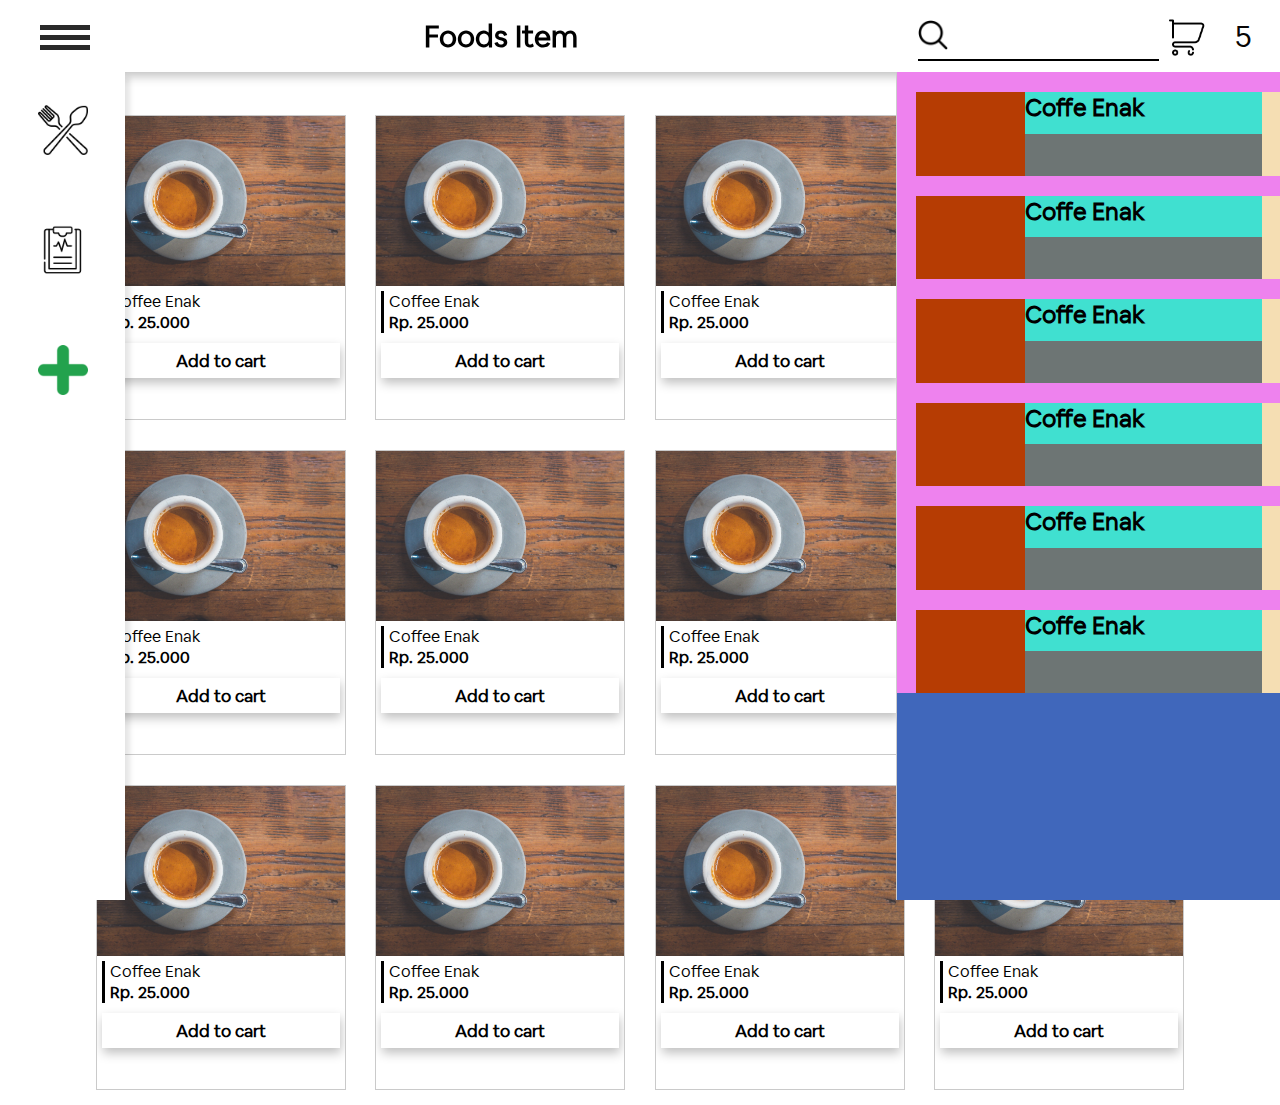
==== cart.html @ ab7740b0 "responsip" ====
<!DOCTYPE html>
<html lang="en">
<head>
    <meta charset="UTF-8">
    <meta name="viewport" content="width=device-width, initial-scale=1.0">
    <link rel="stylesheet" href="https://cdnjs.cloudflare.com/ajax/libs/font-awesome/5.13.0/css/all.min.css">
    <link rel="stylesheet" href="assets/css/font-style.css">
    <link rel="stylesheet" href="assets/css/cart.css">
    <title>Point of sale</title>
</head>
<body>
    <nav>
        <div class="burger-slc">
        <span></span>
        </div>

        <div class="brand-slc">
        <h2>Foods Item</h2>
        </div>

        <div class="search-cart">
            <div class="search-slc">
                <input type="text">
            </div>
        
            <div class="cart-slc">
                <img src="img/icon/cartslc.png" alt="cart">
                <a href="#">5</a>
            </div>
        </div>
    </nav>

    <aside>
        <div class="wrap-menus">
            <div class="menu-slc">
                <a href="#"><img src="img/icon/fork.png" alt="menu"></a>
            </div>
            <div class="history-slc">
                <a href="#"><img src="img/icon/board.png" alt="history"></a>
            </div>
            <div class="add-slc">
                <a href="#"><img src="img/icon/add.png" alt="add"></a>
            </div>  
        </div>
        <div class="search-slc">
            <input type="text" placeholder="search menu">
        </div>
    </aside>



    <div class="side-cart">

        <div class="empty-cart">
            <img src="img/icon/cart-coffe.png" alt="cart">
            <h2>Your cart is empty</h2>
            <p>Please add some items from the menu</p>
        </div>

        <div class="cart-items">

            <div class="cart-box">
                <div class="img-product-cart">

                </div>
                <div class="info-items-cart">
                    <div class="items-cart-name">
                        <h2>Coffe Enak</h2>
                    </div>
                    <div class="pricing-items">

                    </div>
                </div>
            </div>
            <div class="cart-box">
                <div class="img-product-cart">

                </div>
                <div class="info-items-cart">
                    <div class="items-cart-name">
                        <h2>Coffe Enak</h2>
                    </div>
                    <div class="pricing-items">

                    </div>
                </div>
            </div>
            <div class="cart-box">
                <div class="img-product-cart">

                </div>
                <div class="info-items-cart">
                    <div class="items-cart-name">
                        <h2>Coffe Enak</h2>
                    </div>
                    <div class="pricing-items">

                    </div>
                </div>
            </div>
            <div class="cart-box">
                <div class="img-product-cart">

                </div>
                <div class="info-items-cart">
                    <div class="items-cart-name">
                        <h2>Coffe Enak</h2>
                    </div>
                    <div class="pricing-items">

                    </div>
                </div>
            </div>
            <div class="cart-box">
                <div class="img-product-cart">

                </div>
                <div class="info-items-cart">
                    <div class="items-cart-name">
                        <h2>Coffe Enak</h2>
                    </div>
                    <div class="pricing-items">

                    </div>
                </div>
            </div>
            <div class="cart-box">
                <div class="img-product-cart">

                </div>
                <div class="info-items-cart">
                    <div class="items-cart-name">
                        <h2>Coffe Enak</h2>
                    </div>
                    <div class="pricing-items">

                    </div>
                </div>
            </div>


        </div>
        <div class="button-cart">

        </div>
    </div>




    <section>
        <div class="coffee-menus">

            <div class="card-product">
                <div class="thumb-slc">
                    <img src="img/product/1.jpeg" alt="1">
                    <div class="thumb-layer">
                        <h2 id="apawe"><i class="far fa-check-circle"></i></h2>
                    </div>
                </div>
                <div class="detail-prod">
                    <a>Coffee Enak</a>
                    <p>Rp. 25.000</p>
                    <div class="addtocart">
                        <h2>Add to cart</h2>
                    </div>
                </div>
            </div>
            <div class="card-product">
                <div class="thumb-slc">
                    <img src="img/product/1.jpeg" alt="1">
                    <div class="thumb-layer">
                        <h2 id="apawe"><i class="far fa-check-circle"></i></h2>
                    </div>
                </div>
                <div class="detail-prod">
                    <a>Coffee Enak</a>
                    <p>Rp. 25.000</p>
                    <div class="addtocart">
                        <h2>Add to cart</h2>
                    </div>
                </div>
            </div>
            <div class="card-product">
                <div class="thumb-slc">
                    <img src="img/product/1.jpeg" alt="1">
                    <div class="thumb-layer">
                        <h2 id="apawe"><i class="far fa-check-circle"></i></h2>
                    </div>
                </div>
                <div class="detail-prod">
                    <a>Coffee Enak</a>
                    <p>Rp. 25.000</p>
                    <div class="addtocart">
                        <h2>Add to cart</h2>
                    </div>
                </div>
            </div>
            <div class="card-product">
                <div class="thumb-slc">
                    <img src="img/product/1.jpeg" alt="1">
                    <div class="thumb-layer">
                        <h2 id="apawe"><i class="far fa-check-circle"></i></h2>
                    </div>
                </div>
                <div class="detail-prod">
                    <a>Coffee Enak</a>
                    <p>Rp. 25.000</p>
                    <div class="addtocart">
                        <h2>Add to cart</h2>
                    </div>
                </div>
            </div>
            <div class="card-product">
                <div class="thumb-slc">
                    <img src="img/product/1.jpeg" alt="1">
                    <div class="thumb-layer">
                        <h2 id="apawe"><i class="far fa-check-circle"></i></h2>
                    </div>
                </div>
                <div class="detail-prod">
                    <a>Coffee Enak</a>
                    <p>Rp. 25.000</p>
                    <div class="addtocart">
                        <h2>Add to cart</h2>
                    </div>
                </div>
            </div>
            <div class="card-product">
                <div class="thumb-slc">
                    <img src="img/product/1.jpeg" alt="1">
                    <div class="thumb-layer">
                        <h2 id="apawe"><i class="far fa-check-circle"></i></h2>
                    </div>
                </div>
                <div class="detail-prod">
                    <a>Coffee Enak</a>
                    <p>Rp. 25.000</p>
                    <div class="addtocart">
                        <h2>Add to cart</h2>
                    </div>
                </div>
            </div>
            <div class="card-product">
                <div class="thumb-slc">
                    <img src="img/product/1.jpeg" alt="1">
                    <div class="thumb-layer">
                        <h2 id="apawe"><i class="far fa-check-circle"></i></h2>
                    </div>
                </div>
                <div class="detail-prod">
                    <a>Coffee Enak</a>
                    <p>Rp. 25.000</p>
                    <div class="addtocart">
                        <h2>Add to cart</h2>
                    </div>
                </div>
            </div>
            <div class="card-product">
                <div class="thumb-slc">
                    <img src="img/product/1.jpeg" alt="1">
                    <div class="thumb-layer">
                        <h2 id="apawe"><i class="far fa-check-circle"></i></h2>
                    </div>
                </div>
                <div class="detail-prod">
                    <a>Coffee Enak</a>
                    <p>Rp. 25.000</p>
                    <div class="addtocart">
                        <h2>Add to cart</h2>
                    </div>
                </div>
            </div>
            <div class="card-product">
                <div class="thumb-slc">
                    <img src="img/product/1.jpeg" alt="1">
                    <div class="thumb-layer">
                        <h2 id="apawe"><i class="far fa-check-circle"></i></h2>
                    </div>
                </div>
                <div class="detail-prod">
                    <a>Coffee Enak</a>
                    <p>Rp. 25.000</p>
                    <div class="addtocart">
                        <h2>Add to cart</h2>
                    </div>
                </div>
            </div>
            <div class="card-product">
                <div class="thumb-slc">
                    <img src="img/product/1.jpeg" alt="1">
                    <div class="thumb-layer">
                        <h2 id="apawe"><i class="far fa-check-circle"></i></h2>
                    </div>
                </div>
                <div class="detail-prod">
                    <a>Coffee Enak</a>
                    <p>Rp. 25.000</p>
                    <div class="addtocart">
                        <h2>Add to cart</h2>
                    </div>
                </div>
            </div>
            <div class="card-product">
                <div class="thumb-slc">
                    <img src="img/product/1.jpeg" alt="1">
                    <div class="thumb-layer">
                        <h2 id="apawe"><i class="far fa-check-circle"></i></h2>
                    </div>
                </div>
                <div class="detail-prod">
                    <a>Coffee Enak</a>
                    <p>Rp. 25.000</p>
                    <div class="addtocart">
                        <h2>Add to cart</h2>
                    </div>
                </div>
            </div>
            <div class="card-product">
                <div class="thumb-slc">
                    <img src="img/product/1.jpeg" alt="1">
                    <div class="thumb-layer">
                        <h2 id="apawe"><i class="far fa-check-circle"></i></h2>
                    </div>
                </div>
                <div class="detail-prod">
                    <a>Coffee Enak</a>
                    <p>Rp. 25.000</p>
                    <div class="addtocart">
                        <h2>Add to cart</h2>
                    </div>
                </div>
            </div>

        </div>
    </section>
</body>
</html>
---- assets/css/font-style.css ----
@font-face {
    font-family: 'Airbnb Cereal App Book';
    font-style: normal;
    font-weight: normal;
    src: local('Airbnb Cereal App Book'), url('../font/airbnb/AirbnbCerealBook.woff') format('woff');
    }
    
    
@font-face {
    font-family: 'Airbnb Cereal App Light';
    font-style: normal;
    font-weight: normal;
    src: local('Airbnb Cereal App Light'), url('../font/airbnb/AirbnbCerealLight.woff') format('woff');
    }
    
    
@font-face {
    font-family: 'Airbnb Cereal App Medium';
    font-style: normal;
    font-weight: normal;
    src: local('Airbnb Cereal App Medium'), url('../font/airbnb/AirbnbCerealMedium.woff') format('woff');
    }
    
    
@font-face {
    font-family: 'Airbnb Cereal App Bold';
    font-style: normal;
    font-weight: normal;
    src: local('Airbnb Cereal App Bold'), url('../font/airbnb/AirbnbCerealBold.woff') format('woff');
    }
    
    
@font-face {
    font-family: 'Airbnb Cereal App Extra Bold';
    font-style: normal;
    font-weight: normal;
    src: local('Airbnb Cereal App Extra Bold'), url('../font/airbnb/AirbnbCerealExtraBold.woff') format('woff');
    }
    
    
@font-face {
    font-family: 'Airbnb Cereal App Black';
    font-style: normal;
    font-weight: normal;
    src: local('Airbnb Cereal App Black'), url('../font/airbnb/AirbnbCerealBlack.woff') format('woff');
    }
---- assets/css/cart.css ----
*{
    margin:0;
    padding:0;
    box-sizing: border-box;
    font-family: 'Airbnb Cereal App Book';
}

body{
    background-color: rgba(255, 255, 255, 0.25);
}

nav{
    display: flex;
    width: 100%;
    height: 8%;
    background-color: rgb(255, 255, 255);
    justify-content: space-between;
    position: fixed;
    box-shadow: 0px 4px 10px rgba(0, 0, 0, 0.25);
    z-index: 5;
}

nav .burger-slc{
    height: 100%;
    flex: 0.3;
    /* background-color: blueviolet; */
    display: flex;
    position: relative;
    /* border-right: 1px solid red; */
}

nav .burger-slc span{
    position: absolute;
    background-color: rgb(42, 42, 42);
    width:50px;
    height: 5px;
    top: 35px;
    left: 40px;
}
nav .burger-slc span::after{
    content: '';
    width: 50px;
    height: 5px;
    background-color: rgb(42, 42, 42);
    position: absolute;
    top: -10px;
}
nav .burger-slc span::before{
    content: '';
    width: 50px;
    height: 5px;
    background-color: rgb(42, 42, 42);
    position: absolute;
    top: 10px;
}

nav .brand-slc{
    display: flex;
    flex: 3;
    height: 100%;
    /* background-color: burlywood; */
    justify-content: center;
    align-items: center;
}
nav .brand-slc h2{
    color: #000;
    font-size: 30px;
}

nav .search-cart{
    display: flex;
    flex: 1.3;
    background-color: 1;
    align-items: center;
}
nav .search-cart .search-slc{
    display: flex;
    flex:2;
    /* background-color: rgb(61, 51, 38); */
    height: 70%;
    
}
nav .search-cart .search-slc input{
    width:100%;
    height: 100%;
    outline: none;
    border-top: none;
    border-left: none;
    border-right: none;
    border-bottom: 2px solid black;
    font-size: 20px;
    background-image: url('../../img/icon/search.png');
    background-repeat: no-repeat;
    background-size: 30px;
    background-position-y: center;
    background-position-x: left;
    padding-left: 40px;

}
nav .search-cart .cart-slc{
    display: flex;
    flex: 1;
    /* background-color: chartreuse; */
    height: 100%;
    align-items: center;
    justify-content: space-evenly;
}
nav .search-cart .cart-slc img{
    width: 40px;
    height: 40px;
}
nav .search-cart .cart-slc a{
    text-decoration: none;
    color: rgb(7, 5, 5);
    font-size: 30px;
    background-color: rgb(255, 255, 255);
    padding: 10px 20px 10px 20px;
    border-radius: 40px;
}



aside{
    display: flex;
    flex-direction: column;
    height: 92%;
    width: 125px;
    box-shadow: 10px 0 5px -5px rgba(0, 0, 0, 0.1);
    position: fixed;
    background-color: white;
    bottom: 0;
    left: 0px;
    z-index: 5;
}

aside .menu-slc{
    display: flex;
    width: 100%;
    height: 120px;
    /* background-color: violet; */
    justify-content: center;
    align-items: center;
}
aside .menu-slc img{
    width: 50px;
    height: 50px;
}
aside .history-slc{
    display: flex;
    width: 100%;
    height: 120px;
    /* background-color: rgb(110, 82, 110); */
    justify-content: center;
    align-items: center;
}
aside .history-slc img{
    width: 50px;
    height: 50px;
}
aside .add-slc{
    display: flex;
    width: 100%;
    height: 120px;
    /* background-color: rgb(29, 21, 29); */
    justify-content: center;
    align-items: center;
}
aside .add-slc img{
    width: 50px;
    height: 50px;
}


.side-cart{
    display: flex;
    flex-direction: column;
    width: 30%;
    height: 92%;
    border-left: 1px solid #cecece;
    background-color: white;
    position: fixed;
    right: 0px;
    bottom:0;
    z-index: 5;
}

.side-cart .cart-items{
    width: 100%;
    height: 75%;
    background-color: violet;
    display: flex;
    flex-direction: column;
    align-items: flex-end;
    overflow: hidden;
}

.side-cart .cart-items .cart-box{
    display: flex;
    width: 95%;
    height: 130px;
    background-color: wheat;
    margin-top: 20px;
}

.side-cart .cart-items .cart-box .img-product-cart{
    width: 30%;
    height: 100%;
    background-color: rgb(182, 60, 3);
}

.side-cart .cart-items .cart-box .info-items-cart{
    width: 65%;
    height: 100%;
    background-color: rgb(189, 120, 10);
    display: flex;
    flex-direction: column;
}

.side-cart .cart-items .cart-box .info-items-cart .items-cart-name{
    width: 100%;
    height: 50%;
    background-color: turquoise;
    display: flex;
}
.side-cart .cart-items .cart-box .info-items-cart .pricing-items{
    width: 100%;
    height: 50%;
    background-color: rgb(109, 117, 116);
    display: flex;
}
.side-cart .button-cart{
    width: 100%;
    height: 25%;
    background-color: rgb(64, 103, 187);
    display: flex;
}

.side-cart .empty-cart{
    height: 500px;
    width: 100%;
    /* background-color: rgb(38, 112, 106); */
    align-items: center;
    justify-content: center;
    flex-direction: column;
    display: none;
}
.side-cart .empty-cart img{
    width: 300px;
    height: 300px;
}
.side-cart .empty-cart h2{
    font-size: 30px;
}
.side-cart .empty-cart p{
    font-size: 20px;
    color: #CECECE;
}

section .coffee-menus{
    width: 85%;
    /* height: 900px; */
    /* background-color: yellowgreen; */
    display: flex;
    position: relative;
    top: 100px;
    margin: 0 auto;
    z-index: 1;
    flex-wrap: wrap;
    justify-content:space-between;
}
section .coffee-menus .card-product{
    width: 250px;
    height: 305px;
    background-color: #fff;
    flex-direction: column;
    margin-top: 15px;
    margin-bottom: 15px;
    display: flex;
    flex-direction: column;
    justify-content: space-between;
    overflow: hidden;
    border: 1px solid #cacaca;
}

section .coffee-menus .card-product .thumb-slc{
    width: 100%;
    height: 200px;
    background-color: rgb(69, 75, 58);
    position: relative;
}
/* section .coffee-menus .card-product .thumb-slc:hover::after{
    content: '';
    width:100%;
    height: 100%;
    background-color: rgba(0, 0, 0, 0.5);
    position: absolute;
    left:0;
    top:0;
    
} */
section .coffee-menus .card-product .thumb-slc img{
    width: 100%;
    height: 100%;
    object-fit: cover;
    transition: .8s;
}
section .coffee-menus .card-product .thumb-slc:hover{
    width:150%;
    transition: .8s;
}
section .coffee-menus .card-product .thumb-slc .thumb-layer{
    position: absolute;
    width:100%;
    height: 100%;
    top:0;
    left: 0;
    overflow: hidden;
    transition: .3s;
}

section .coffee-menus .card-product .thumb-slc .thumb-layer:hover{
    background-color: rgba(0, 0, 0, 0.6);
}
section .coffee-menus .card-product .thumb-slc .thumb-layer:hover  #apawe{
    transition: .3s;
    top: 50px;
}

#apawe{
    color: #fff;
    position: absolute;
    top:-90px;
    left:90px;
    font-size: 70px;
    transition: .3s;
}
section .coffee-menus .card-product .detail-prod{
    width: 100%;
    height: 100%;
    object-fit: cover;
    /* background-color: tomato; */
    padding: 5px;
}
section .coffee-menus .card-product .detail-prod a{
    border-left: 3px solid black;
    padding-left: 5px;
}
section .coffee-menus .card-product .detail-prod p{
    border-left: 3px solid black;
    padding-left: 5px;
    font-weight: bold;
}
section .coffee-menus .card-product .detail-prod .addtocart{
    width: 100%;
    height: 35px;
    background-color: rgb(255, 255, 255);
    display: flex;
    justify-content: center;
    align-items: center;
    margin-top: 10px;
    box-shadow: 1px 5px 10px rgba(0, 0, 0, 0.25);
    cursor: pointer;
    transition: .2s;
}
section .coffee-menus .card-product .detail-prod .addtocart:active{
    box-shadow: 1px 5px 20px rgba(0, 0, 0, 0.25);
    margin-top: 13px;
    transition: .2s;
}
section .coffee-menus .card-product .detail-prod .addtocart h2{
    font-size: 17px;
}

.search-slc{
    display: none;
}






@media (max-width: 414px){

    nav{
        display: flex;
        width: 100%;
        height: 9%;
        background-color: rgb(255, 255, 255);
        justify-content: space-between;
        position: fixed;
        box-shadow: 0px 4px 10px rgba(0, 0, 0, 0.25);
        z-index: 5;
        top:0;
    }
    
    nav .burger-slc{
        height: 100%;
        flex: 0.3;
        /* background-color: blueviolet; */
        display: flex;
        position: relative;
        /* border-right: 1px solid red; */
    }
    
    nav .burger-slc span{
        position: absolute;
        background-color: rgb(42, 42, 42);
        width:50px;
        height: 5px;
        top: 28px;
        left: 20px;
    }
    nav .burger-slc span::after{
        content: '';
        width: 50px;
        height: 5px;
        background-color: rgb(42, 42, 42);
        position: absolute;
        top: -10px;
    }
    nav .burger-slc span::before{
        content: '';
        width: 50px;
        height: 5px;
        background-color: rgb(42, 42, 42);
        position: absolute;
        top: 10px;
    }
    
    nav .brand-slc{
        display: flex;
        flex: 4;
        height: 100%;
        /* background-color: burlywood; */
        justify-content: center;
        align-items: center;
    }
    nav .brand-slc h2{
        color: #000;
        font-size: 30px;
        margin-left: 50px;
    }
    
    nav .search-cart{
        display: flex;
        flex: 1.3;
        background-color: 1;
        align-items: center;
    }
    nav .search-cart .search-slc{
        display: none;   
    }
    nav .search-cart .cart-slc{
        display: flex;
        flex: 1;
        /* background-color: chartreuse; */
        height: 100%;
        align-items: center;
        justify-content: space-evenly;
    }
    nav .search-cart .cart-slc img{
        width: 30px;
        height: 30px;
    }
    nav .search-cart .cart-slc a{
        text-decoration: none;
        color: rgb(7, 5, 5);
        font-size: 30px;
        background-color: rgb(255, 255, 255);
        padding: 10px 20px 10px 20px;
        border-radius: 40px;
    }
    



    aside{
        display: flex;
        /* flex-direction: column; */
        height: auto;
        width: 100%;
        box-shadow: 10px 0 5px -5px rgba(0, 0, 0, 0.1);
        position: fixed;
        background-color: rgb(255, 255, 255);
        top: -500px;
        left: 0px;
        bottom: unset;
        z-index: 3;
    }
    .wrap-menus{
        display: flex;
    }


    aside .menu-slc{
        display: flex;
        width: 100%;
        height: 120px;
        /* background-color: violet; */
        justify-content: center;
        align-items: center;
    }
    aside .menu-slc img{
        width: 50px;
        height: 50px;
    }
    aside .history-slc{
        display: flex;
        width: 100%;
        height: 120px;
        /* background-color: rgb(110, 82, 110); */
        justify-content: center;
        align-items: center;
    }
    aside .history-slc img{
        width: 50px;
        height: 50px;
    }
    aside .add-slc{
        display: flex;
        width: 100%;
        height: 120px;
        /* background-color: rgb(29, 21, 29); */
        justify-content: center;
        align-items: center;
    }
    aside .add-slc img{
        width: 50px;
        height: 50px;
    }

    aside .search-slc{
        display: flex;
        margin-bottom: 10px;
    }
    .search-slc input{
        width: 100%;
        margin: 0 15px;
        padding: 15px 15px 15px 50px ;
        background-image: url('../../img/icon/search.png');
        background-size: 30px;
        background-repeat: no-repeat;
        background-position-y: center;
        background-position-x: 6px;
        border: none ;
        border-bottom: 2px solid black;
        outline: none;
        font-size: 30px;
    }
    




    .side-cart{
        display: flex;
        flex-direction: column;
        width: 100%;
        height: 92%;
        border-left: 1px solid #cecece;
        background-color: white;
        position: fixed;
        right: -400px;
        bottom:0;
        z-index: 7;
    }
    
    .side-cart .empty-cart{
        height: 500px;
        width: 100%;
        /* background-color: rgb(38, 112, 106); */
        align-items: center;
        justify-content: center;
        flex-direction: column;
        display: flex;
    }
    .side-cart .empty-cart img{
        width: 300px;
        height: 300px;
    }
    .side-cart .empty-cart h2{
        font-size: 30px;
    }
    .side-cart .empty-cart p{
        font-size: 20px;
        color: #CECECE;
    }



    section .coffee-menus{
        width: 95%;
        /* height: 900px; */
        /* background-color: yellowgreen; */
        display: flex;
        position: relative;
        top: 100px;
        margin: 0 auto;
        z-index: 1;
        flex-direction: column;
        justify-content:space-between;
        align-items: center;
    }
    section .coffee-menus .card-product{
        width: 300px;
        height: 305px;
        background-color: #fff;
        flex-direction: column;
        margin-top: 15px;
        margin-bottom: 15px;
        display: flex;
        flex-direction: column;
        justify-content: space-between;
        overflow: hidden;
        border: 1px solid #cacaca;
    }
    
    section .coffee-menus .card-product .thumb-slc{
        width: 100%;
        height: 200px;
        background-color: rgb(69, 75, 58);
        position: relative;
    }
    /* section .coffee-menus .card-product .thumb-slc:hover::after{
        content: '';
        width:100%;
        height: 100%;
        background-color: rgba(0, 0, 0, 0.5);
        position: absolute;
        left:0;
        top:0;
        
    } */
    section .coffee-menus .card-product .thumb-slc img{
        width: 100%;
        height: 100%;
        object-fit: cover;
        transition: .8s;
    }
    section .coffee-menus .card-product .thumb-slc:hover{
        width:150%;
        transition: .8s;
    }
    section .coffee-menus .card-product .thumb-slc .thumb-layer{
        position: absolute;
        width:100%;
        height: 100%;
        top:0;
        left: 0;
        overflow: hidden;
        transition: .3s;
    }
    
    section .coffee-menus .card-product .thumb-slc .thumb-layer:hover{
        background-color: rgba(0, 0, 0, 0.6);
    }
    section .coffee-menus .card-product .thumb-slc .thumb-layer:hover  #apawe{
        transition: .3s;
        top: 50px;
    }
    
    #apawe{
        color: #fff;
        position: absolute;
        top:-90px;
        left:90px;
        font-size: 70px;
        transition: .3s;
    }
    section .coffee-menus .card-product .detail-prod{
        width: 100%;
        height: 100%;
        object-fit: cover;
        /* background-color: tomato; */
        padding: 5px;
    }
    section .coffee-menus .card-product .detail-prod a{
        border-left: 3px solid black;
        padding-left: 5px;
    }
    section .coffee-menus .card-product .detail-prod p{
        border-left: 3px solid black;
        padding-left: 5px;
        font-weight: bold;
    }
    section .coffee-menus .card-product .detail-prod .addtocart{
        width: 100%;
        height: 35px;
        background-color: rgb(255, 255, 255);
        display: flex;
        justify-content: center;
        align-items: center;
        margin-top: 10px;
        box-shadow: 1px 5px 10px rgba(0, 0, 0, 0.25);
        cursor: pointer;
        transition: .2s;
    }
    section .coffee-menus .card-product .detail-prod .addtocart:active{
        box-shadow: 1px 5px 20px rgba(0, 0, 0, 0.25);
        margin-top: 13px;
        transition: .2s;
    }
    section .coffee-menus .card-product .detail-prod .addtocart h2{
        font-size: 17px;
    }
    
    .search-slc{
        display: none;
    }
}
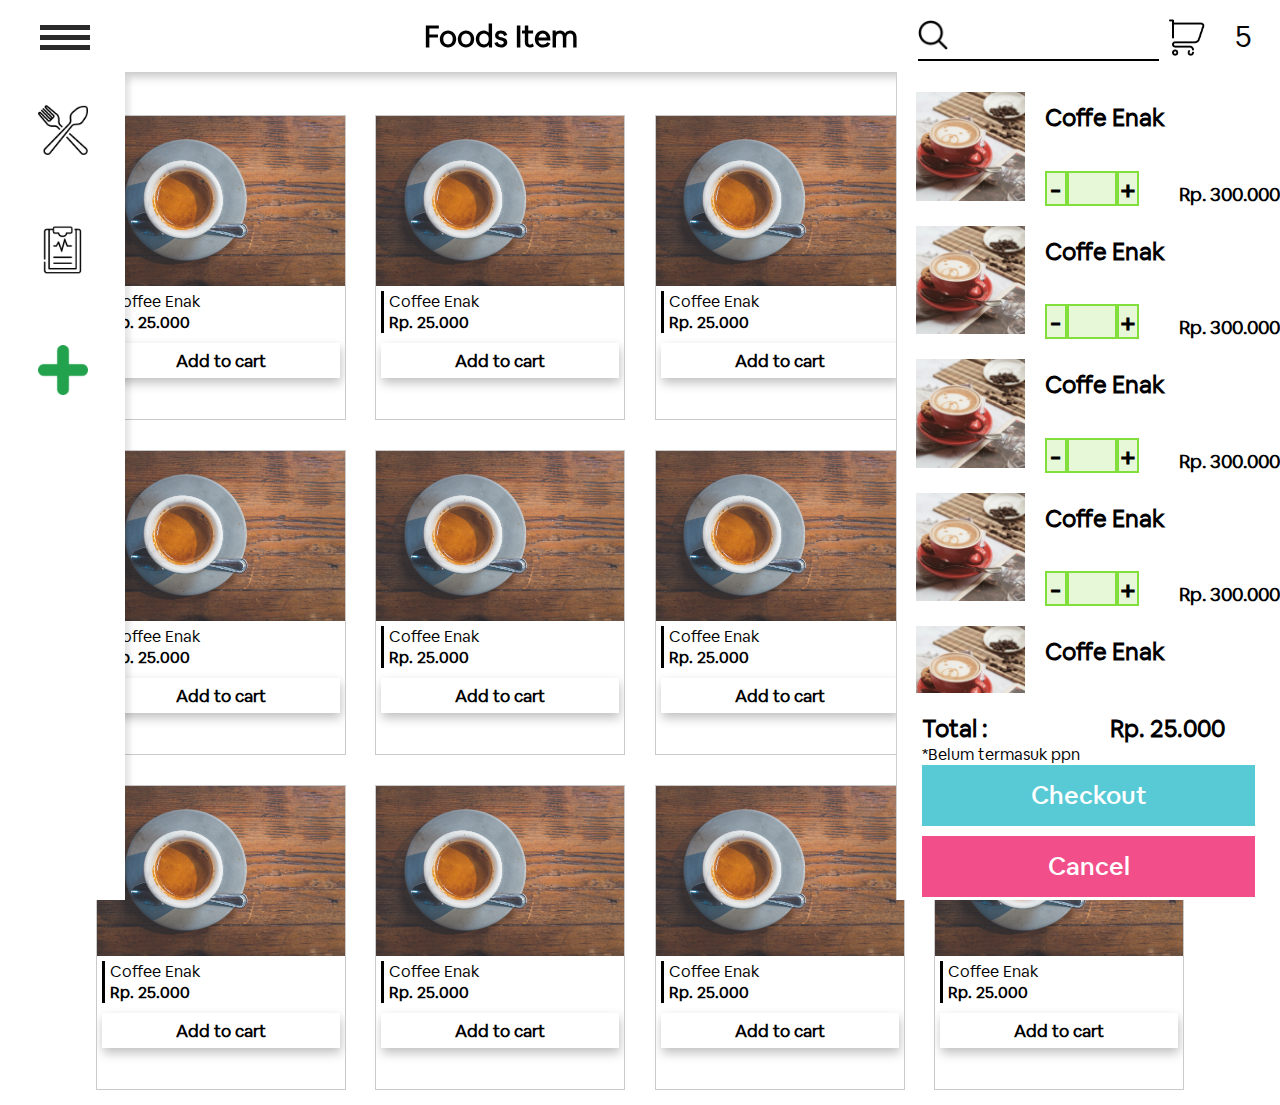
==== commit 97379607: "fixing layout" ====
--- a/cart.html
+++ b/cart.html
@@ -61,79 +61,91 @@
 
             <div class="cart-box">
                 <div class="img-product-cart">
-
-                </div>
-                <div class="info-items-cart">
-                    <div class="items-cart-name">
-                        <h2>Coffe Enak</h2>
-                    </div>
-                    <div class="pricing-items">
-
-                    </div>
-                </div>
-            </div>
-            <div class="cart-box">
-                <div class="img-product-cart">
-
-                </div>
-                <div class="info-items-cart">
-                    <div class="items-cart-name">
-                        <h2>Coffe Enak</h2>
-                    </div>
-                    <div class="pricing-items">
-
-                    </div>
-                </div>
-            </div>
-            <div class="cart-box">
-                <div class="img-product-cart">
-
-                </div>
-                <div class="info-items-cart">
-                    <div class="items-cart-name">
-                        <h2>Coffe Enak</h2>
-                    </div>
-                    <div class="pricing-items">
-
-                    </div>
-                </div>
-            </div>
-            <div class="cart-box">
-                <div class="img-product-cart">
-
-                </div>
-                <div class="info-items-cart">
-                    <div class="items-cart-name">
-                        <h2>Coffe Enak</h2>
-                    </div>
-                    <div class="pricing-items">
-
-                    </div>
-                </div>
-            </div>
-            <div class="cart-box">
-                <div class="img-product-cart">
-
-                </div>
-                <div class="info-items-cart">
-                    <div class="items-cart-name">
-                        <h2>Coffe Enak</h2>
-                    </div>
-                    <div class="pricing-items">
-
-                    </div>
-                </div>
-            </div>
-            <div class="cart-box">
-                <div class="img-product-cart">
-
-                </div>
-                <div class="info-items-cart">
-                    <div class="items-cart-name">
-                        <h2>Coffe Enak</h2>
-                    </div>
-                    <div class="pricing-items">
-
+                    <img src="img/product/2.jpeg" alt="product cart">
+                </div>
+                <div class="info-items-cart">
+                    <div class="items-cart-name">
+                        <h2>Coffe Enak</h2>
+                    </div>
+                    <div class="pricing-items">
+                        <div class="wrap-button">
+                            <span>-</span>
+                            <input type="text">
+                            <span>+</span>
+                        </div>
+                        <h3>Rp. 300.000</h3>
+                    </div>
+                </div>
+            </div>
+            <div class="cart-box">
+                <div class="img-product-cart">
+                    <img src="img/product/2.jpeg" alt="product cart">
+                </div>
+                <div class="info-items-cart">
+                    <div class="items-cart-name">
+                        <h2>Coffe Enak</h2>
+                    </div>
+                    <div class="pricing-items">
+                        <div class="wrap-button">
+                            <span>-</span>
+                            <input type="text">
+                            <span>+</span>
+                        </div>
+                        <h3>Rp. 300.000</h3>
+                    </div>
+                </div>
+            </div>
+            <div class="cart-box">
+                <div class="img-product-cart">
+                    <img src="img/product/2.jpeg" alt="product cart">
+                </div>
+                <div class="info-items-cart">
+                    <div class="items-cart-name">
+                        <h2>Coffe Enak</h2>
+                    </div>
+                    <div class="pricing-items">
+                        <div class="wrap-button">
+                            <span>-</span>
+                            <input type="text">
+                            <span>+</span>
+                        </div>
+                        <h3>Rp. 300.000</h3>
+                    </div>
+                </div>
+            </div>
+            <div class="cart-box">
+                <div class="img-product-cart">
+                    <img src="img/product/2.jpeg" alt="product cart">
+                </div>
+                <div class="info-items-cart">
+                    <div class="items-cart-name">
+                        <h2>Coffe Enak</h2>
+                    </div>
+                    <div class="pricing-items">
+                        <div class="wrap-button">
+                            <span>-</span>
+                            <input type="text">
+                            <span>+</span>
+                        </div>
+                        <h3>Rp. 300.000</h3>
+                    </div>
+                </div>
+            </div>
+            <div class="cart-box">
+                <div class="img-product-cart">
+                    <img src="img/product/2.jpeg" alt="product cart">
+                </div>
+                <div class="info-items-cart">
+                    <div class="items-cart-name">
+                        <h2>Coffe Enak</h2>
+                    </div>
+                    <div class="pricing-items">
+                        <div class="wrap-button">
+                            <span>-</span>
+                            <input type="text">
+                            <span>+</span>
+                        </div>
+                        <h3>Rp. 300.000</h3>
                     </div>
                 </div>
             </div>
@@ -141,6 +153,16 @@
 
         </div>
         <div class="button-cart">
+            <div class="price-count">
+                <h2>Total :</h2>
+                <h2>Rp. 25.000</h2>
+            </div>
+            
+            <div class="section-bottom-cart">
+                <span>*Belum termasuk ppn</span>
+                <a href="#" class="checkout-btn">Checkout</a>
+                <a href="#">Cancel</a>
+            </div>
 
         </div>
     </div>
--- a/assets/css/cart.css
+++ b/assets/css/cart.css
@@ -187,52 +187,151 @@
 .side-cart .cart-items{
     width: 100%;
     height: 75%;
-    background-color: violet;
+    background-color: rgb(255, 255, 255);
     display: flex;
     flex-direction: column;
     align-items: flex-end;
-    overflow: hidden;
-}
+    overflow-y: scroll;
+}
+
+.side-cart .cart-items::-webkit-scrollbar {
+    width: 10px;
+  }
+  
+  /* Track */
+  .side-cart .cart-items::-webkit-scrollbar-track {
+    background: #f1f1f1; 
+  }
+   
+  /* Handle */
+  .side-cart .cart-items::-webkit-scrollbar-thumb {
+    background: #888; 
+  }
+  
+  /* Handle on hover */
+  .side-cart .cart-items::-webkit-scrollbar-thumb:hover {
+    background: #555; 
+  }
 
 .side-cart .cart-items .cart-box{
     display: flex;
     width: 95%;
     height: 130px;
-    background-color: wheat;
+    background-color: rgb(255, 255, 255);
     margin-top: 20px;
 }
 
 .side-cart .cart-items .cart-box .img-product-cart{
     width: 30%;
     height: 100%;
-    background-color: rgb(182, 60, 3);
+    background-color: rgb(255, 255, 255);
+    /* border-radius: 60%; */
+    overflow: hidden;
+}
+.side-cart .cart-items .cart-box .img-product-cart img{
+    width: 100%;
+    object-fit: cover;
 }
 
 .side-cart .cart-items .cart-box .info-items-cart{
     width: 65%;
     height: 100%;
-    background-color: rgb(189, 120, 10);
+    background-color: rgb(255, 255, 255);
     display: flex;
     flex-direction: column;
+    justify-content: flex-start;
+    margin-left: 20px;
+    box-sizing: border-box;
 }
 
 .side-cart .cart-items .cart-box .info-items-cart .items-cart-name{
     width: 100%;
     height: 50%;
-    background-color: turquoise;
-    display: flex;
+    background-color: rgb(255, 255, 255);
+    display: flex;
+    margin-top: 10px;
+    box-sizing: border-box;
 }
 .side-cart .cart-items .cart-box .info-items-cart .pricing-items{
     width: 100%;
     height: 50%;
-    background-color: rgb(109, 117, 116);
-    display: flex;
+    background-color: rgb(255, 255, 255);
+    display: flex;
+    align-items: flex-end;
+    justify-content: space-between;
+    box-sizing: border-box;
+}
+
+.side-cart .cart-items .cart-box .info-items-cart .pricing-items .wrap-button{
+    width: 40%;
+    background-color: rgb(255, 255, 255);
+    display: flex;
+    height: 35px;
+}
+.side-cart .cart-items .cart-box .info-items-cart .pricing-items .wrap-button input{
+    background-color: rgba(130, 222, 58, .2);
+    display: flex;
+    height: 35px;
+    width: 50px;
+    outline: none;
+    border: none;
+    border: 2px solid rgb(130, 222, 58);
+    font-size: 20px;
+    font-weight: bold;
+    text-align: center;
+}
+.side-cart .cart-items .cart-box .info-items-cart .pricing-items .wrap-button span{
+    background-color: rgba(130, 222, 58, .2);
+    display: flex;
+    width: 40px;
+    display: flex;
+    justify-content: center;
+    align-items: center;
+    font-size: 30px;
+    font-weight: bold;
+    border: 2px solid rgb(130, 222, 58);
+    cursor: pointer;
 }
 .side-cart .button-cart{
     width: 100%;
     height: 25%;
-    background-color: rgb(64, 103, 187);
-    display: flex;
+    background-color: rgb(255, 255, 255);
+    display: flex;
+    flex-direction: column;
+    padding: 0 25px;
+    justify-content: space-between;
+}
+
+.side-cart .price-count{
+    display: flex;
+    width: 91%;
+    justify-content: space-between;
+    background-color: rgb(255, 255, 255);
+    margin-top: 20px;
+}
+
+.side-cart .section-bottom-cart{
+    display: flex;
+    flex-direction: column;
+    width: 100%;
+    /* background-color: tomato; */
+}
+.side-cart .section-bottom-cart a{
+    font-size: 25px;
+    height: 61px;
+    text-decoration: none;
+    text-align: center;
+    color: #fff;
+    font-family: 'Airbnb Cereal App Medium';
+    line-height: 61px;
+}
+
+.checkout-btn{
+    background-color: #57CAD5!important;
+}
+.side-cart .section-bottom-cart a{
+    background-color: #F24F8A;
+    margin-bottom: 10px;
 }
 
 .side-cart .empty-cart{
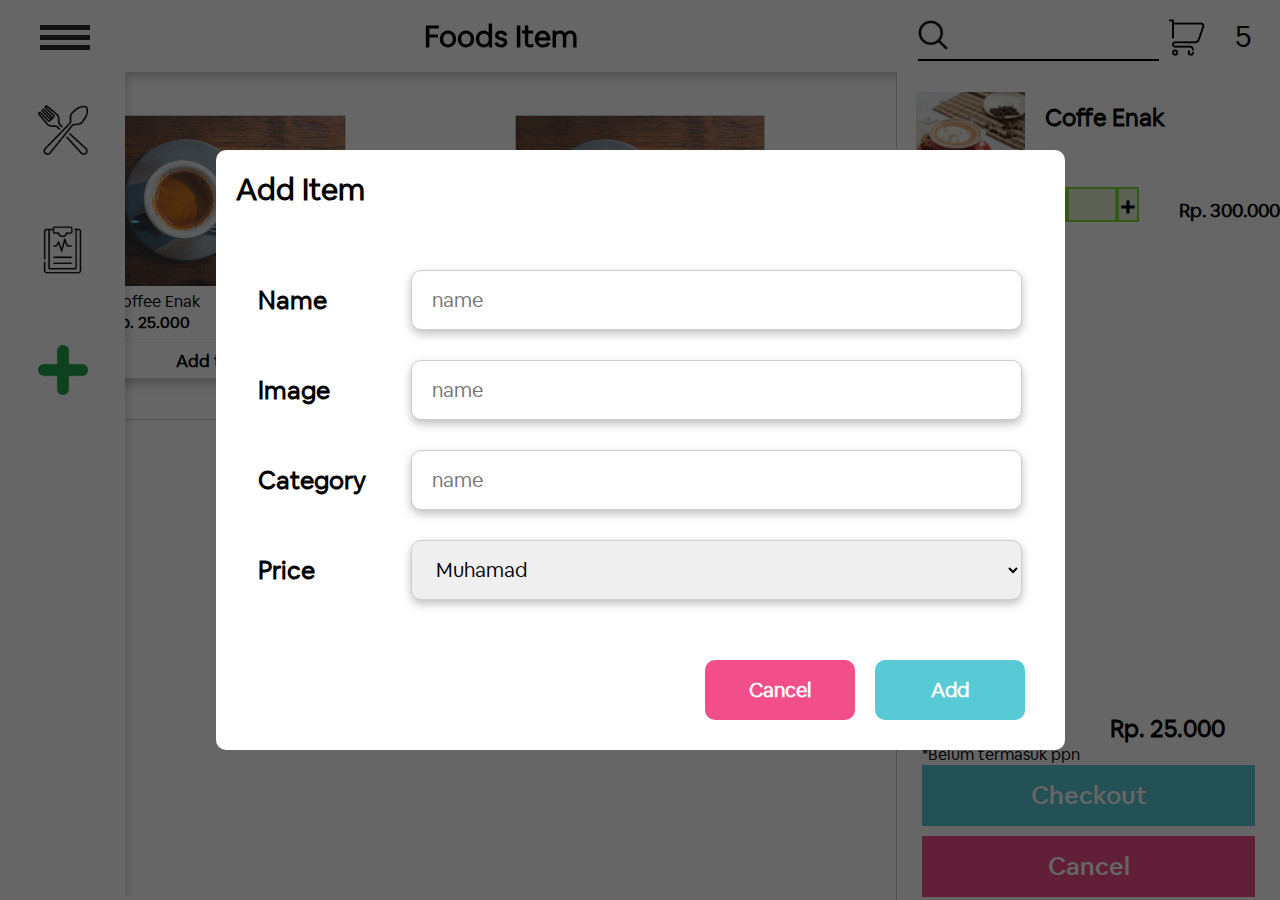
==== commit 48a8da1a: "Add Modal" ====
--- a/cart.html
+++ b/cart.html
@@ -77,81 +77,9 @@
                     </div>
                 </div>
             </div>
-            <div class="cart-box">
-                <div class="img-product-cart">
-                    <img src="img/product/2.jpeg" alt="product cart">
-                </div>
-                <div class="info-items-cart">
-                    <div class="items-cart-name">
-                        <h2>Coffe Enak</h2>
-                    </div>
-                    <div class="pricing-items">
-                        <div class="wrap-button">
-                            <span>-</span>
-                            <input type="text">
-                            <span>+</span>
-                        </div>
-                        <h3>Rp. 300.000</h3>
-                    </div>
-                </div>
-            </div>
-            <div class="cart-box">
-                <div class="img-product-cart">
-                    <img src="img/product/2.jpeg" alt="product cart">
-                </div>
-                <div class="info-items-cart">
-                    <div class="items-cart-name">
-                        <h2>Coffe Enak</h2>
-                    </div>
-                    <div class="pricing-items">
-                        <div class="wrap-button">
-                            <span>-</span>
-                            <input type="text">
-                            <span>+</span>
-                        </div>
-                        <h3>Rp. 300.000</h3>
-                    </div>
-                </div>
-            </div>
-            <div class="cart-box">
-                <div class="img-product-cart">
-                    <img src="img/product/2.jpeg" alt="product cart">
-                </div>
-                <div class="info-items-cart">
-                    <div class="items-cart-name">
-                        <h2>Coffe Enak</h2>
-                    </div>
-                    <div class="pricing-items">
-                        <div class="wrap-button">
-                            <span>-</span>
-                            <input type="text">
-                            <span>+</span>
-                        </div>
-                        <h3>Rp. 300.000</h3>
-                    </div>
-                </div>
-            </div>
-            <div class="cart-box">
-                <div class="img-product-cart">
-                    <img src="img/product/2.jpeg" alt="product cart">
-                </div>
-                <div class="info-items-cart">
-                    <div class="items-cart-name">
-                        <h2>Coffe Enak</h2>
-                    </div>
-                    <div class="pricing-items">
-                        <div class="wrap-button">
-                            <span>-</span>
-                            <input type="text">
-                            <span>+</span>
-                        </div>
-                        <h3>Rp. 300.000</h3>
-                    </div>
-                </div>
-            </div>
-
-
-        </div>
+
+        </div>
+
         <div class="button-cart">
             <div class="price-count">
                 <h2>Total :</h2>
@@ -165,6 +93,7 @@
             </div>
 
         </div>
+
     </div>
 
 
@@ -218,143 +147,105 @@
                     </div>
                 </div>
             </div>
-            <div class="card-product">
-                <div class="thumb-slc">
-                    <img src="img/product/1.jpeg" alt="1">
-                    <div class="thumb-layer">
-                        <h2 id="apawe"><i class="far fa-check-circle"></i></h2>
-                    </div>
-                </div>
-                <div class="detail-prod">
-                    <a>Coffee Enak</a>
-                    <p>Rp. 25.000</p>
-                    <div class="addtocart">
-                        <h2>Add to cart</h2>
-                    </div>
-                </div>
-            </div>
-            <div class="card-product">
-                <div class="thumb-slc">
-                    <img src="img/product/1.jpeg" alt="1">
-                    <div class="thumb-layer">
-                        <h2 id="apawe"><i class="far fa-check-circle"></i></h2>
-                    </div>
-                </div>
-                <div class="detail-prod">
-                    <a>Coffee Enak</a>
-                    <p>Rp. 25.000</p>
-                    <div class="addtocart">
-                        <h2>Add to cart</h2>
-                    </div>
-                </div>
-            </div>
-            <div class="card-product">
-                <div class="thumb-slc">
-                    <img src="img/product/1.jpeg" alt="1">
-                    <div class="thumb-layer">
-                        <h2 id="apawe"><i class="far fa-check-circle"></i></h2>
-                    </div>
-                </div>
-                <div class="detail-prod">
-                    <a>Coffee Enak</a>
-                    <p>Rp. 25.000</p>
-                    <div class="addtocart">
-                        <h2>Add to cart</h2>
-                    </div>
-                </div>
-            </div>
-            <div class="card-product">
-                <div class="thumb-slc">
-                    <img src="img/product/1.jpeg" alt="1">
-                    <div class="thumb-layer">
-                        <h2 id="apawe"><i class="far fa-check-circle"></i></h2>
-                    </div>
-                </div>
-                <div class="detail-prod">
-                    <a>Coffee Enak</a>
-                    <p>Rp. 25.000</p>
-                    <div class="addtocart">
-                        <h2>Add to cart</h2>
-                    </div>
-                </div>
-            </div>
-            <div class="card-product">
-                <div class="thumb-slc">
-                    <img src="img/product/1.jpeg" alt="1">
-                    <div class="thumb-layer">
-                        <h2 id="apawe"><i class="far fa-check-circle"></i></h2>
-                    </div>
-                </div>
-                <div class="detail-prod">
-                    <a>Coffee Enak</a>
-                    <p>Rp. 25.000</p>
-                    <div class="addtocart">
-                        <h2>Add to cart</h2>
-                    </div>
-                </div>
-            </div>
-            <div class="card-product">
-                <div class="thumb-slc">
-                    <img src="img/product/1.jpeg" alt="1">
-                    <div class="thumb-layer">
-                        <h2 id="apawe"><i class="far fa-check-circle"></i></h2>
-                    </div>
-                </div>
-                <div class="detail-prod">
-                    <a>Coffee Enak</a>
-                    <p>Rp. 25.000</p>
-                    <div class="addtocart">
-                        <h2>Add to cart</h2>
-                    </div>
-                </div>
-            </div>
-            <div class="card-product">
-                <div class="thumb-slc">
-                    <img src="img/product/1.jpeg" alt="1">
-                    <div class="thumb-layer">
-                        <h2 id="apawe"><i class="far fa-check-circle"></i></h2>
-                    </div>
-                </div>
-                <div class="detail-prod">
-                    <a>Coffee Enak</a>
-                    <p>Rp. 25.000</p>
-                    <div class="addtocart">
-                        <h2>Add to cart</h2>
-                    </div>
-                </div>
-            </div>
-            <div class="card-product">
-                <div class="thumb-slc">
-                    <img src="img/product/1.jpeg" alt="1">
-                    <div class="thumb-layer">
-                        <h2 id="apawe"><i class="far fa-check-circle"></i></h2>
-                    </div>
-                </div>
-                <div class="detail-prod">
-                    <a>Coffee Enak</a>
-                    <p>Rp. 25.000</p>
-                    <div class="addtocart">
-                        <h2>Add to cart</h2>
-                    </div>
-                </div>
-            </div>
-            <div class="card-product">
-                <div class="thumb-slc">
-                    <img src="img/product/1.jpeg" alt="1">
-                    <div class="thumb-layer">
-                        <h2 id="apawe"><i class="far fa-check-circle"></i></h2>
-                    </div>
-                </div>
-                <div class="detail-prod">
-                    <a>Coffee Enak</a>
-                    <p>Rp. 25.000</p>
-                    <div class="addtocart">
-                        <h2>Add to cart</h2>
-                    </div>
-                </div>
-            </div>
-
+            
         </div>
     </section>
+
+    <div class="modal-co-slc">
+
+        <div class="box-modal-co">
+
+            <div class="wrap-model-head">
+                <div class="head-model-title">
+                    <h2>Checkout</h2>
+                    <h3>Receipt no: #010410919</h3>
+                </div>
+                <h1>Cashier : Pevita Pearce</h1>
+            </div>
+
+            <div class="wrap-model-content">
+
+                <div class="wrapping-item-co">
+                    <div class="item-model-name">
+                        <h1>Coffe enaaak 1x</h1>
+                    </div>
+                    <div class="item-model-price">
+                        <h1>Rp. 25.000</h1>
+                    </div>
+                </div>
+                <div class="wrapping-item-co">
+                    <div class="item-model-name">
+                        <h1>Coffe enaaak 1x</h1>
+                    </div>
+                    <div class="item-model-price">
+                        <h1>Rp. 25.000</h1>
+                    </div>
+                </div>
+                <div class="wrapping-item-co">
+                    <div class="item-model-name">
+                        <h1>Coffe enaaak 1x</h1>
+                    </div>
+                    <div class="item-model-price">
+                        <h1>Rp. 25.000</h1>
+                    </div>
+                </div>
+                
+            </div>
+
+            <div class="wrap-model-footer">
+                <div class="details-co">
+                    <h1>Payment : Cash</h1>
+                    <h1>Total : Rp. 25.000</h1>
+                </div>
+
+                <div class="button-co-grup">
+                    <a href="#">Print</a>
+                    <h3>OR</h3>
+                    <a href="#" class="btn-co-email">Send Email</a>
+
+                </div>
+            </div>
+        </div>
+
+    </div>
+
+    <div class="modal-add-slc">
+        <div class="box-modal-add">
+
+            <div class="wrap-add-head">
+                <h2>Add Item</h2>
+            </div>
+
+            <div class="wrap-add-body">
+                <div class="input-grup-add">
+                    <label for="bbb">Name</label>
+                    <input type="text" placeholder="name">
+                </div>
+                <div class="input-grup-add">
+                    <label for="bbb">Image</label>
+                    <input type="text" placeholder="name">
+                </div>
+                <div class="input-grup-add">
+                    <label for="bbb">Category</label>
+                    <input type="text" placeholder="name">
+                </div>
+                <div class="input-grup-add">
+                    <label for="bbb">Price</label>
+                    <select name="d" id="d">
+                        <option value="1">Muhamad</option>
+                        <option value="1">Irhash</option>
+                        <option value="1">gans</option>
+                        <option value="1">hehe</option>
+                    </select>
+                </div>
+            </div>
+
+            <div class="wrap-add-footer">
+                <button type="reset">Cancel</button>
+                <button type="submit">Add</button>
+            </div>
+        </div>
+    </div>
+
 </body>
 </html>--- a/assets/css/cart.css
+++ b/assets/css/cart.css
@@ -475,10 +475,256 @@
 }
 
 
-
-
-
-
+.modal-co-slc{
+    position: fixed;
+    width: 100%;
+    height: 100%;
+    top:0;
+    left:-100%;
+    background-color: rgba(0, 0, 0, 0.6);
+    display: flex;
+    z-index: 100;
+    justify-content: center;
+    align-items: center;
+    
+}
+.modal-co-slc .box-modal-co{
+    width: 746px;
+    height: 781px;
+    background-color: #fff;
+    border-radius: 10px;
+    display: flex;
+    flex-direction: column;
+}
+
+.modal-co-slc .box-modal-co .wrap-model-head{
+    width: 100%;
+    background-color: rgb(255, 255, 255);
+    display: flex;
+    flex-direction: column;
+    justify-content: space-between;
+    padding-left: 20px;
+    padding-right: 20px;
+    padding-top: 20px;
+    border-top-left-radius: 10px;
+    border-top-right-radius: 10px;
+}
+.modal-co-slc .box-modal-co .wrap-model-head h1{
+    font-size: 20px;
+    background-color: rgb(255, 255, 255);
+    margin-top: 20px;
+}
+.modal-co-slc .box-modal-co .wrap-model-head .head-model-title{
+    width: 100%;
+    display: flex;
+    justify-content: space-between;
+    background-color: rgb(255, 255, 255);
+}
+.modal-co-slc .box-modal-co .wrap-model-head .head-model-title h2{
+    font-size: 35px;
+}
+
+.modal-co-slc .box-modal-co .wrap-model-content{
+    margin-top: 50px;
+    width: 100%;
+    height: 350px;
+    background-color: rgb(255, 255, 255);
+    display: flex;   
+    padding-left: 20px;
+    padding-right: 20px;
+    flex-direction: column;
+    font-family: 'Airbnb Cereal App Light';
+    overflow-x: hidden;
+}
+
+.modal-co-slc .box-modal-co .wrap-model-content .wrapping-item-co{
+    display: flex;
+    width:100%;
+}
+.modal-co-slc .box-modal-co .wrap-model-content .wrapping-item-co .item-model-name{
+    width: 70%;
+    height: 60px;
+    display: flex;
+    background-color: rgb(255, 255, 255);
+}
+.modal-co-slc .box-modal-co .wrap-model-content .wrapping-item-co .item-model-name h1{
+    font-size: 25px;
+    font-family: 'Airbnb Cereal App Light';
+}
+.modal-co-slc .box-modal-co .wrap-model-content .wrapping-item-co .item-model-price{
+    width: 30%;
+    height: 60px;
+    display: flex;
+    justify-content: flex-end;
+    background-color: rgb(255, 255, 255);
+}
+.modal-co-slc .box-modal-co .wrap-model-content .wrapping-item-co .item-model-price h1{
+    font-size: 25px;
+    font-family: 'Airbnb Cereal App Light';
+}
+
+.modal-co-slc .box-modal-co .wrap-model-footer{
+    width: 100%;
+    height: 265px;
+    background-color: rgb(255, 255, 255);
+    display: flex;
+    flex-direction: column;
+}
+.modal-co-slc .box-modal-co .wrap-model-footer .details-co{
+    width: 100%;
+    height: 70px;
+    background-color: rgb(255, 255, 255);
+    display: flex;
+    justify-content: space-between;
+}
+.modal-co-slc .box-modal-co .wrap-model-footer .details-co h1{
+    font-size: 25px;
+    padding-left: 20px;
+    padding-right: 20px;
+}
+.modal-co-slc .box-modal-co .wrap-model-footer .button-co-grup{
+    width: 100%;
+    height: 200px;
+    display: flex;
+    background-color: rgb(255, 255, 255);
+    flex-direction: column;
+    padding-left: 20px;
+    padding-right: 20px;
+}
+.modal-co-slc .box-modal-co .wrap-model-footer .button-co-grup a{
+    font-size: 30px;
+    height: 70px;
+    background-color: #F24F8A;
+    text-decoration: none;
+    text-align: center;
+    color: #fff;
+    line-height: 70px;
+    border-radius: 10px;
+    font-weight: bold;
+
+}
+.btn-co-email{
+    background-color: #57CAD5!important;
+}
+.modal-co-slc .box-modal-co .wrap-model-footer .button-co-grup h3{
+    font-size: 25px;
+    text-align: center;
+    font-weight: bold;
+}
+
+
+.modal-add-slc{
+    display: flex;
+    position: fixed;
+    top:0;
+    left:0;
+    width:100%;
+    height: 100%;
+    background-color: rgba(0, 0, 0, 0.6);
+    z-index: 100;
+    justify-content: center;
+    align-items: center;
+}
+
+.modal-add-slc .box-modal-add{
+    width: 849px;
+    height: 600px;
+    background-color: rgb(255, 255, 255);
+    display: flex;
+    flex-direction: column;
+    border-radius: 10px;
+}
+.modal-add-slc .box-modal-add .wrap-add-head{
+    width: 100%;
+    height: 60px;
+    /* background-color: rgb(87, 91, 100); */
+    padding: 20px;
+}
+.modal-add-slc .box-modal-add .wrap-add-head h2{
+    font-size: 30px;
+}
+.modal-add-slc .box-modal-add .wrap-add-body{
+    width: 100%;
+    height: 400px;
+    background-color: rgb(255, 255, 255);
+    display: flex;
+    margin-top: 30px;
+    align-items: center;
+    flex-direction: column;
+}
+.modal-add-slc .box-modal-add .wrap-add-body .input-grup-add{
+    width: 90%;
+    background-color: rgb(255, 255, 255);
+    flex-direction: row;
+    height: 60px;
+    display: flex;
+    justify-content: space-between;
+    align-items: center;
+    margin-top: 30px;
+}
+.modal-add-slc .box-modal-add .wrap-add-body .input-grup-add label{
+    font-size: 25px;
+    font-weight: bold;
+}
+.modal-add-slc .box-modal-add .wrap-add-body .input-grup-add input[type="file"]{
+    background-color: #fff;
+    text-align: center;
+    align-items: center;
+}
+.modal-add-slc .box-modal-add .wrap-add-body .input-grup-add input{
+    width: 80%;
+    height: 100%;
+    font-size: 20px;
+    color: #000;
+    outline: none;
+    border: none;
+    padding-left: 20px;
+    border: 1px solid #CECECE;
+    box-sizing: border-box;
+    box-shadow: 0px 4px 10px rgba(0, 0, 0, 0.25);
+    border-radius: 10px;
+}
+
+.modal-add-slc .box-modal-add .wrap-add-body .input-grup-add select{
+    width: 80%;
+    height: 100%;
+    font-size: 20px;
+    color: #000;
+    outline: none;
+    border: none;
+    padding-left: 20px;
+    border: 1px solid #CECECE;
+    box-sizing: border-box;
+    box-shadow: 0px 4px 10px rgba(0, 0, 0, 0.25);
+    border-radius: 10px;
+}
+
+.modal-add-slc .box-modal-add .wrap-add-footer{
+    width: 100%;
+    height: 60px;
+    background-color: rgb(255, 255, 255);
+    display: flex;
+    margin-top: 20px;
+    padding-left: 20px;
+    padding-right: 20px;
+    justify-content: flex-end;
+}
+
+.modal-add-slc .box-modal-add .wrap-add-footer button{
+    width: 150px;
+    height: 100%;
+    background-color: #F24F8A;
+    border: none;
+    outline: none;
+    margin-right: 20px;
+    border-radius: 10px;
+    font-size: 20px;
+    font-weight: bold;
+    color: #fff;
+}
+.modal-add-slc .box-modal-add .wrap-add-footer button[type="submit"]{
+    background-color: #57CAD5;
+}
 @media (max-width: 414px){
 
     nav{
@@ -807,10 +1053,154 @@
     .search-slc{
         display: none;
     }
-}
-
-
-
-
-
-
+
+
+
+    .modal-co-slc{
+        position: fixed;
+        width: 100%;
+        height: 100%;
+        top:0;
+        left:-1000px;
+        background-color: rgba(0, 0, 0, 0.6);
+        display: flex;
+        z-index: 100;
+        justify-content: center;
+        align-items: center;
+        
+    }
+    .modal-co-slc .box-modal-co{
+        width: 90vw;
+        height: 90vh;
+        background-color: #fff;
+        border-radius: 10px;
+        display: flex;
+        flex-direction: column;
+    }
+    
+    .modal-co-slc .box-modal-co .wrap-model-head{
+        width: 100%;
+        background-color: rgb(255, 255, 255);
+        display: flex;
+        flex-direction: column;
+        justify-content: space-between;
+        padding-left: 20px;
+        padding-right: 20px;
+        padding-top: 20px;
+        border-top-left-radius: 10px;
+        border-top-right-radius: 10px;
+    }
+    .modal-co-slc .box-modal-co .wrap-model-head h1{
+        font-size: 17px;
+        background-color: rgb(255, 255, 255);
+        margin-top: 20px;
+    }
+    .modal-co-slc .box-modal-co .wrap-model-head .head-model-title{
+        width: 100%;
+        display: flex;
+        justify-content: space-between;
+        background-color: rgb(255, 255, 255);
+        align-items: center;
+    }
+    .modal-co-slc .box-modal-co .wrap-model-head .head-model-title h2{
+        font-size: 25px;
+    }
+    .modal-co-slc .box-modal-co .wrap-model-head .head-model-title h3{
+        font-size: 14px;
+    }
+    
+    .modal-co-slc .box-modal-co .wrap-model-content{
+        margin-top: 50px;
+        width: 100%;
+        height: 350px;
+        background-color: rgb(255, 255, 255);
+        display: flex;   
+        padding-left: 20px;
+        padding-right: 20px;
+        flex-direction: column;
+        font-family: 'Airbnb Cereal App Light';
+        overflow-x: hidden;
+    }
+    
+    .modal-co-slc .box-modal-co .wrap-model-content .wrapping-item-co{
+        display: flex;
+        width:100%;
+    }
+    .modal-co-slc .box-modal-co .wrap-model-content .wrapping-item-co .item-model-name{
+        width: 70%;
+        height: 50px;
+        display: flex;
+        background-color: rgb(255, 255, 255);
+    }
+    .modal-co-slc .box-modal-co .wrap-model-content .wrapping-item-co .item-model-name h1{
+        font-size: 17px;
+        font-family: 'Airbnb Cereal App Light';
+    }
+    .modal-co-slc .box-modal-co .wrap-model-content .wrapping-item-co .item-model-price{
+        width: 30%;
+        height: 50px;
+        display: flex;
+        justify-content: flex-end;
+        background-color: rgb(255, 255, 255);
+    }
+    .modal-co-slc .box-modal-co .wrap-model-content .wrapping-item-co .item-model-price h1{
+        font-size: 17px;
+        font-family: 'Airbnb Cereal App Light';
+    }
+    
+    .modal-co-slc .box-modal-co .wrap-model-footer{
+        width: 100%;
+        height: 265px;
+        background-color: rgb(255, 255, 255);
+        display: flex;
+        flex-direction: column;
+        border-radius: 10px;
+    }
+    .modal-co-slc .box-modal-co .wrap-model-footer .details-co{
+        width: 100%;
+        height: 70px;
+        background-color: rgb(255, 255, 255);
+        display: flex;
+        justify-content: space-between;
+    }
+    .modal-co-slc .box-modal-co .wrap-model-footer .details-co h1{
+        font-size: 17px;
+        padding-left: 20px;
+        padding-right: 20px;
+    }
+    .modal-co-slc .box-modal-co .wrap-model-footer .button-co-grup{
+        width: 100%;
+        height: 200px;
+        display: flex;
+        flex-direction: column;
+        padding-left: 20px;
+        padding-right: 20px;
+        border-radius: 10px;
+    }
+    .modal-co-slc .box-modal-co .wrap-model-footer .button-co-grup a{
+        font-size: 25px;
+        height: 50px;
+        background-color: #F24F8A;
+        text-decoration: none;
+        text-align: center;
+        color: #fff;
+        line-height: 50px;
+        border-radius: 10px;
+        font-weight: bold;
+    
+    }
+    .btn-co-email{
+        background-color: #57CAD5!important;
+    }
+    .modal-co-slc .box-modal-co .wrap-model-footer .button-co-grup h3{
+        font-size: 17px;
+        text-align: center;
+        font-weight: bold;
+    }
+}
+
+
+
+
+
+
